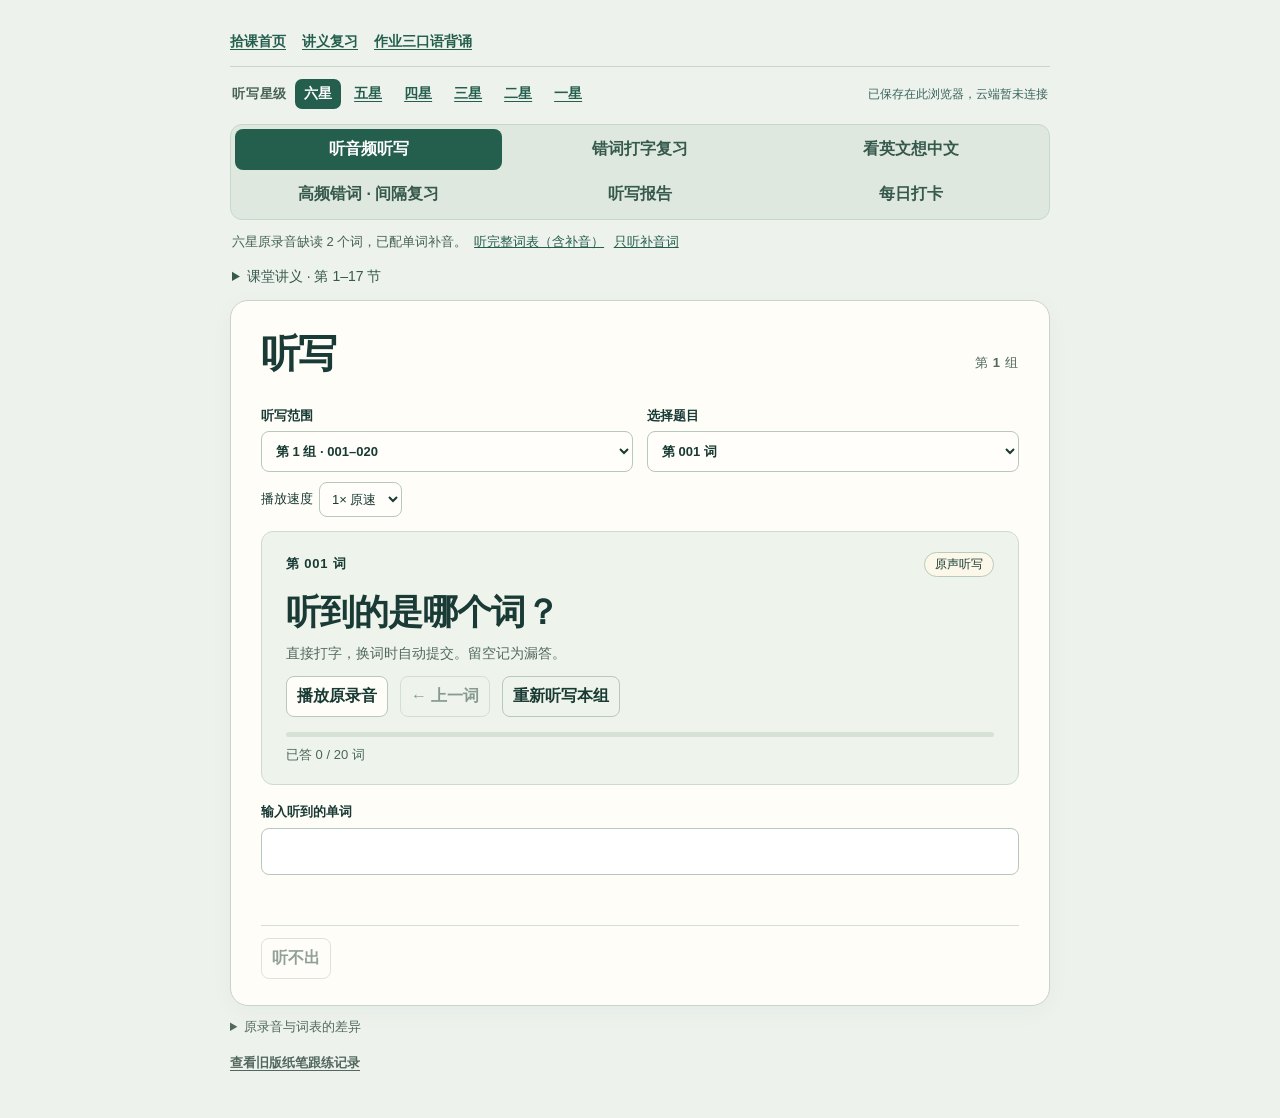
==== dictation.html @ 99d403c4 "Streamline typing controls across all six listening levels" ====
<!doctype html>
<html lang="zh-CN">
<head>
  <meta charset="utf-8">
  <meta name="viewport" content="width=device-width,initial-scale=1">
  <meta name="referrer" content="no-referrer">
  <meta name="theme-color" content="#f5f4ed">
  <meta name="shike-cloud-url" content="https://shike-dictation-journal.comelyshell2.chatgpt.site">
  <meta name="shike-cloud-key" content="">
  <title>星级听写 · 拾课</title>
  <link rel="icon" href="./shike-v1.svg">
  <link rel="stylesheet" href="./style.css" id="landing-style">
  <script type="module" src="./dictation-loader.js?v=85c7e1476446c997"></script>
</head>
<body>
  <header class="sitebar"><div class="sitebar-inner">
    <a class="sitebrand" href="./">拾课</a>
    <nav class="site-nav" aria-label="学习导航">
      <a href="./">学习首页</a><a href="./handouts.html">讲义</a><a href="./homework-3.html">口语</a><a href="./#checkin">打卡</a><a href="./#bbc">泛听</a><a href="./dictation.html" aria-current="page">听写</a>
    </nav>
  </div></header>
  <main class="study-hub">
    <h1 id="level-title">星级听写</h1>
    <p id="load-status" role="status" aria-live="polite">正在打开练习…</p>
    <button id="retry-dictation" hidden>重新加载</button>
    <noscript>请启用 JavaScript 以播放原音并保存练习。</noscript>
  </main>
</body>
</html>
---- style.css ----
:root{font-family:-apple-system,BlinkMacSystemFont,"PingFang SC","Microsoft YaHei",sans-serif;color:#203e36;background:#f5f4ed;font-synthesis:none}*{box-sizing:border-box}body{margin:0}main{max-width:780px;margin:auto;padding:26px 24px 50px}header{display:flex;justify-content:space-between;align-items:center;padding-bottom:24px;border-bottom:1px solid #d9e0d4}.brand{font-weight:750;letter-spacing:.04em}.private{font-size:12px;border:1px solid #c5d4c4;border-radius:30px;padding:5px 11px;color:#557365}.intro{padding:40px 0 26px}.eyebrow{font-size:11px;font-weight:700;letter-spacing:.11em;color:#6e8374;margin:0 0 9px}h1{font-size:40px;letter-spacing:-.045em;font-weight:750;margin:0 0 14px}h2{font-size:23px;font-weight:700;margin:0}p{line-height:1.75}.intro>p:last-child{font-size:15px;color:#6c786f;margin:0}.summary{display:grid;grid-template-columns:1fr 1fr 1fr;gap:15px;padding:22px 0 28px}.summary>div{border-left:2px solid #d5dfcc;padding-left:16px}.summary strong{font-size:29px;display:block;font-weight:600}.summary small{font-size:14px;color:#748071}.summary span{font-size:12px;color:#6e786c}nav{display:flex;gap:8px;padding:12px 0 20px}button,select{font:inherit;border:1px solid #d4ddd0;background:#fafbf7;color:#294a3d;border-radius:10px;padding:10px 14px;cursor:pointer;min-height:44px}select{flex:1;min-width:0;font-size:14px}button:disabled{opacity:.45;cursor:default}.day{background:#fff;border:1px solid #e2e7dc;border-radius:22px;padding:26px}.daytop{display:flex;align-items:center;justify-content:space-between;gap:10px}.count{font-size:14px;background:#edf3e8;border-radius:25px;padding:8px 14px;white-space:nowrap}.note{font-size:14px;color:#627461;border-left:3px solid #b8c9a8;padding-left:13px;margin:23px 0}.time{font-size:12px;color:#7b8579;margin-bottom:8px}.track{height:4px;background:#eef0e9;border-radius:5px;overflow:hidden}.track>div{height:100%;background:#658d58;transition:width .2s}ul{list-style:none;margin:12px 0 0;padding:0}li{border-bottom:1px solid #edf0e8}li:last-child{border-bottom:0}li label{display:flex;gap:15px;padding:19px 0;font-size:15px;line-height:1.8;cursor:pointer}input[type=checkbox]{width:23px;height:23px;flex:0 0 23px;accent-color:#32664d;margin:3px 0 0}li small{display:block;color:#87917f;font-size:12px;margin-top:7px}.done>span{color:#83917e}.done>span::first-line{text-decoration:line-through}.bbc{background:#e9efe3;border:1px solid #d4e0cc;border-radius:22px;padding:26px;margin-top:20px}.bbc-top{display:flex;gap:14px;align-items:center}.headphones{font-size:32px;color:#65804e}.bbc h2{font-size:22px}.bbc>p{font-size:14px;color:#596d51}.listen{display:inline-block;color:#fff;background:#365d42;text-decoration:none;padding:12px 18px;border-radius:12px;font-size:14px;font-weight:600}.bbc .hint{font-size:12px;color:#78876f}.listen-check{display:flex;gap:13px;align-items:center;border-top:1px solid #cddcc3;padding-top:18px;margin-top:19px;font-size:15px}.rest{color:#76816f;font-size:15px;margin-top:24px}footer{padding:24px 5px;font-size:12px;color:#7d8875}footer>p[role=status]{color:#3b6a48;font-weight:600;font-size:13px}.warning{color:#9d5628!important}.actions{display:flex;gap:10px;margin:14px 0}footer button{font-size:12px;padding:8px 14px}button:focus-visible,a:focus-visible,select:focus-visible,input:focus-visible{outline:3px solid #9cae72;outline-offset:3px}@media(max-width:520px){main{padding:20px 16px 32px}.intro{padding-top:30px}h1{font-size:32px}.day,.bbc{padding:20px}.summary{gap:8px}.summary>div{padding-left:11px}.summary strong{font-size:25px}nav{gap:5px}nav button{padding:9px 11px}select{padding:9px 7px;font-size:13px}h2{font-size:21px}.bbc h2{font-size:20px}li label{font-size:14px}.count{font-size:12px;padding:7px 10px}}

.podcast-player{display:block;border:0;border-radius:14px;max-width:100%;margin:16px 0;background:#fff}.listen{cursor:pointer}
@media(max-width:400px){main{padding-left:12px;padding-right:12px}.bbc{padding-left:12px;padding-right:12px}.podcast-player{width:calc(100% + 24px);max-width:none;margin-left:-12px;margin-right:-12px;border-radius:0}}

/* Apple's narrow embed displays a single landscape episode card. */
.bbc{container-type:inline-size}
@container (max-width:424px){.podcast-player{height:auto;aspect-ratio:16/9}}

.episode-label{display:block;font-size:14px;font-weight:650;margin:18px 0 6px}
#bbc-episode{width:100%;background:#fff}
.bbc-steps,.bbc-languages{display:grid;gap:4px}
.bbc-steps{grid-template-columns:repeat(3,minmax(0,1fr));margin:16px 0 6px}
.bbc-steps button,.bbc-languages button{padding:8px 3px;font-size:14px;line-height:1.35}
.bbc-steps button[aria-pressed=true]{background:#365d42;border-color:#365d42;color:white}
.bbc-languages{grid-template-columns:repeat(4,minmax(0,1fr));max-width:360px;margin-bottom:14px}
.bbc-languages button[aria-pressed=true]{background:#d4e4cf;border:2px solid #426747;font-weight:650}
#bbc-instruction{margin:12px 0}
.bbc-video,.bbc-episode-player{display:block;width:100%;border:0;border-radius:12px;margin:12px 0}
.bbc-video{aspect-ratio:16/9;min-height:200px;background:#17231d}
.bbc-episode-player{height:175px}
#player audio{display:block;width:100%;margin:12px 0}
.bbc-controls{display:flex;flex-wrap:wrap;align-items:center;gap:6px}
.bbc-controls button{font-size:14px}
.bbc-guide{background:#fafbf7;border:1px solid #d2ddcc;border-radius:12px;margin-top:16px;padding:16px}
.bbc-guide h3{font-size:17px;margin:0}
.bbc-guide h3 small{font-size:12px;font-weight:400;color:#536751;margin-left:5px}
.bbc-guide p{font-size:15px;line-height:1.6;margin:12px 0}
.bbc-guide span{display:block}
.bbc-guide span+span{margin-top:3px;color:#4d654c}
.bbc-reading{border-top:1px solid #cddcc3;margin-top:18px;padding-top:16px}
.bbc-reading h3{font-size:16px;margin:0 0 8px}
.bbc-reading a{color:#275b37;font-weight:600;text-underline-offset:3px}
.bbc-reading .hint{margin:6px 0 12px}
.bbc-reading summary{cursor:pointer;padding:10px 0;font-size:14px}
.bbc-reading label,.bbc-reading input{display:block;font-size:14px;max-width:100%;margin-bottom:6px}
#bbc-pdf-view iframe{width:100%;height:clamp(340px,60vh,640px);border:1px solid #c5d4bd;border-radius:8px}
.bbc-guide-line{padding:10px 12px;border-left:3px solid transparent;border-bottom:1px solid #e0e6da}
.bbc-guide-line[aria-current=true],.bbc-cue[aria-current=true]{border-left-color:#32664d;background:#e3eddf}
.bbc-page-jump{font-size:13px;font-weight:650;padding:4px 9px;margin:0 0 5px;font-variant-numeric:tabular-nums}
#bbc-timeline-info{color:#405a43;min-height:1.6em}
#bbc-cues-panel summary{padding:12px 0;cursor:pointer;font-size:14px}
#bbc-cues-label,#bbc-cues-file{display:block;font-size:14px;max-width:100%;margin-bottom:6px}
#bbc-cues-list{max-height:19rem;overflow-y:auto;overscroll-behavior:contain}
.bbc-cue{width:100%;display:grid;grid-template-columns:3.1em 1fr;align-items:baseline;gap:6px;text-align:left;border:0;border-left:3px solid transparent;border-radius:4px;padding:8px;margin:2px 0}
.bbc-cue-time{font-variant-numeric:tabular-nums;font-size:12px;color:#476743}
.bbc-cue .bbc-cue-text{color:#203e36;margin:0;white-space:pre-line;overflow-wrap:anywhere}
#bbc-follow-label{display:flex;align-items:center;gap:8px;min-height:44px}
#bbc-follow-label[hidden]{display:none}
@media(max-width:400px){
  .bbc-steps button{font-size:13px}
  .bbc-episode-player,.bbc-video{width:calc(100% + 24px);margin-left:-12px;border-radius:0}
}

[hidden]{display:none!important}
.account{max-width:780px;margin:0 auto;padding:24px}.account h1{font-size:26px}
.account form{display:flex;flex-wrap:wrap;gap:8px;align-items:center}
.account input,#backup-file{max-width:100%;padding:10px;font:inherit}
#day-details details,#import-panel{padding:14px 0}summary{cursor:pointer}
#day-details p{line-height:1.55}#import-panel input{display:block}

.practice-links{display:flex;align-items:center;flex-wrap:wrap;gap:8px 16px;margin-top:12px}
.practice-links a{color:#285e43;font-weight:600;text-underline-offset:3px}
.practice-links a:first-child{border-radius:9px;background:#365d42;color:white;padding:8px 14px;text-decoration:none}
#local-entry label{display:block;margin:12px 0 4px}
#local-entry input{min-width:0;width:100%}
#local-status:empty{display:none}
#connect-panel{margin:12px 0}
#connect-panel summary{font-weight:600;padding:8px 0;color:#335f46}

.recital{max-width:760px}
.recital a{color:#315f48;text-underline-offset:3px}
.recital .intro{padding-bottom:18px}
.recital .intro p{max-width:64ch}
.recite-modes{display:flex;flex-wrap:wrap;gap:8px}
.recital ol{list-style:none;counter-reset:question;margin:20px 0;padding:0}
.recital li{counter-increment:question;display:grid;grid-template-columns:2em 1fr;column-gap:10px;padding:22px 20px;margin-bottom:12px;background:#fff;border:1px solid #d9e0d4;border-radius:14px}
.recital li::before{content:counter(question, decimal-leading-zero);font:600 14px/1.8 system-ui;color:#607448}
.recital h2{font-size:21px;line-height:1.35}
.recital details{grid-column:2;min-width:0;margin-top:8px}
.recital summary{padding:8px 0;color:#386047;font-size:14px}
.recital details p[lang=en]{font-size:18px;line-height:1.65;margin:5px 0 10px}
.recital .cue{font-size:14px;color:#526450;margin:0}
.recital .hint[open]{padding:0 12px 10px;border-left:3px solid #92a581;background:#f3f6ef}
.recital .cue strong{display:inline-block;color:#294b3c;margin-bottom:4px}
.recital .starters{font-size:14px;color:#38523e;margin:8px 0 0}
@media(max-width:520px){.recital li{padding:16px 12px;column-gap:6px;grid-template-columns:1.6em 1fr}.recital h2{font-size:19px}.recital details p[lang=en]{font-size:17px}}

/* Shared study navigation */
.sitebar{position:sticky;top:0;z-index:5;display:block;padding:0;background:#f5f4ed;border-bottom:1px solid #d5dacd}
.sitebar-inner{max-width:860px;margin:auto;display:flex;align-items:center;justify-content:space-between;gap:18px;padding:0 24px}
.sitebrand{display:inline-flex;flex:none;align-items:center;gap:9px;color:#203f35;text-decoration:none;font-weight:750;font-size:19px}
.sitebrand::before{content:"";width:28px;height:28px;background:url("./shike-v1.svg") center/cover;border-radius:7px}
.site-nav{display:flex;align-items:center;gap:3px;margin:0;padding:6px 0}
.site-nav a{padding:10px 11px;color:#435d4c;text-decoration:none;font-size:14px;line-height:24px;border-radius:8px;white-space:nowrap}
.site-nav a[aria-current=page],.site-nav a:hover{background:#e1e8db;color:#1f442f}
#checkin,#bbc,#dictation-tools,#settings,#backup-tools{scroll-margin-top:75px}
.study-hub{max-width:860px;margin:auto;padding:34px 24px 20px}
.study-hub h1{font-size:clamp(30px,5vw,42px);margin-bottom:19px}
.study-entries{display:grid;grid-template-columns:1fr 1fr;gap:10px}
.study-entry{position:relative;display:grid;align-content:center;gap:5px;min-width:0;min-height:89px;padding:15px 35px 15px 20px;text-decoration:none;border:1px solid #cfd8c8;border-radius:14px;background:#fcfcf7;color:#294739}
.study-entry strong{font-size:20px}
.study-entry span{font-size:13px;color:#566b57}
.study-entry::after{content:"";position:absolute;right:18px;top:50%;width:7px;height:7px;border:solid currentColor;border-width:1.5px 1.5px 0 0;transform:translateY(-50%) rotate(45deg)}
.study-entry.featured{background:#254d3e;color:#fff8e7;border-color:#254d3e}
.study-entry.featured span{color:#dce8d8}
.study-entry:hover{border-color:#708768;background:#eff3e8}
.study-entry.featured:hover{background:#1c3e32}
#dictation-tools{margin-top:17px;border-top:1px solid #cfd8c8;padding:18px 0 4px}
#dictation-tools h2,#settings h2{font-size:19px}
#dictation-tools p,#local-explanation{font-size:14px;color:#536751;margin:8px 0}
#dictation-tools .practice-links{gap:5px 14px;margin-top:6px}
#dictation-tools .practice-links a{display:inline-flex;align-items:center;min-height:42px;font-size:14px}
.hub-secondary a,#local-explanation a,#backup-jump{color:#395c47;text-underline-offset:3px}
.material-download{margin:12px 0;padding:14px 16px;background:#eaf0e5;border:1px solid #cfdbc9;border-radius:12px}
.material-download-head{display:flex;align-items:center;justify-content:space-between;flex-wrap:wrap;gap:4px 12px}
.material-download h3{margin:0;font-size:16px}
.material-download button{font-size:14px;background:#fff}
#dictation-tools .material-download p{margin:6px 0 0}
#preload-progress{width:100%;height:8px;accent-color:#365d42;margin-top:8px}
.hub-secondary{display:flex;gap:18px;align-items:center;flex-wrap:wrap}
.hub-secondary a{padding:9px 0;font-size:14px}
.practice-heading{display:flex;align-items:center;justify-content:space-between;gap:8px}
.practice-heading label{display:flex;align-items:center;gap:8px;color:#45614d;font-size:14px}
.practice-heading select{background:#fff}
#study-link-status:empty{display:none}
#tasks li:has(.task-resource) label{padding-bottom:0}
.task-resource{display:inline-block;margin:0 0 6px 38px;padding:7px 0;color:#285e43;font-size:14px;text-underline-offset:3px}
#app,#account,#settings{max-width:860px}
#account{padding-top:4px;padding-bottom:6px}
#local-entry{padding:20px 22px;border:1px solid #d3daca;border-radius:16px;background:#fbfcf7}
#local-entry h2{font-size:22px}
#app{padding-top:8px;padding-bottom:6px}
.day-heading{padding:14px 0 18px}
#backup-tools h2{font-size:18px;color:#294739}
#backup-jump{display:inline-block;padding:10px 0;font-size:14px}
.sync-settings{padding-top:18px;padding-bottom:40px}
@media(max-width:600px){
  .sitebar-inner{gap:6px;padding:0 12px}
  .sitebrand{font-size:16px;gap:5px}
  .sitebrand::before{width:22px;height:22px}
  .site-nav{gap:0;padding:3px 0}
  .site-nav a{font-size:13px;padding:10px 6px}
  .study-hub,#account,#app,#settings{padding-left:16px;padding-right:16px}
  .study-hub{padding-top:22px;padding-bottom:13px}
  .study-entries{gap:8px}
  .study-entry{min-height:76px;padding:12px 18px 12px 12px}
  .study-entry strong{font-size:17px}
  .study-entry span{font-size:12px;line-height:1.5}
  .study-entry::after{right:10px;width:5px;height:5px}
  #checkin,#bbc,#dictation-tools,#settings,#backup-tools{scroll-margin-top:60px}
}
@media(max-width:375px){
  .sitebrand::before{display:none}
  .site-nav a{padding-left:5px;padding-right:5px}
}
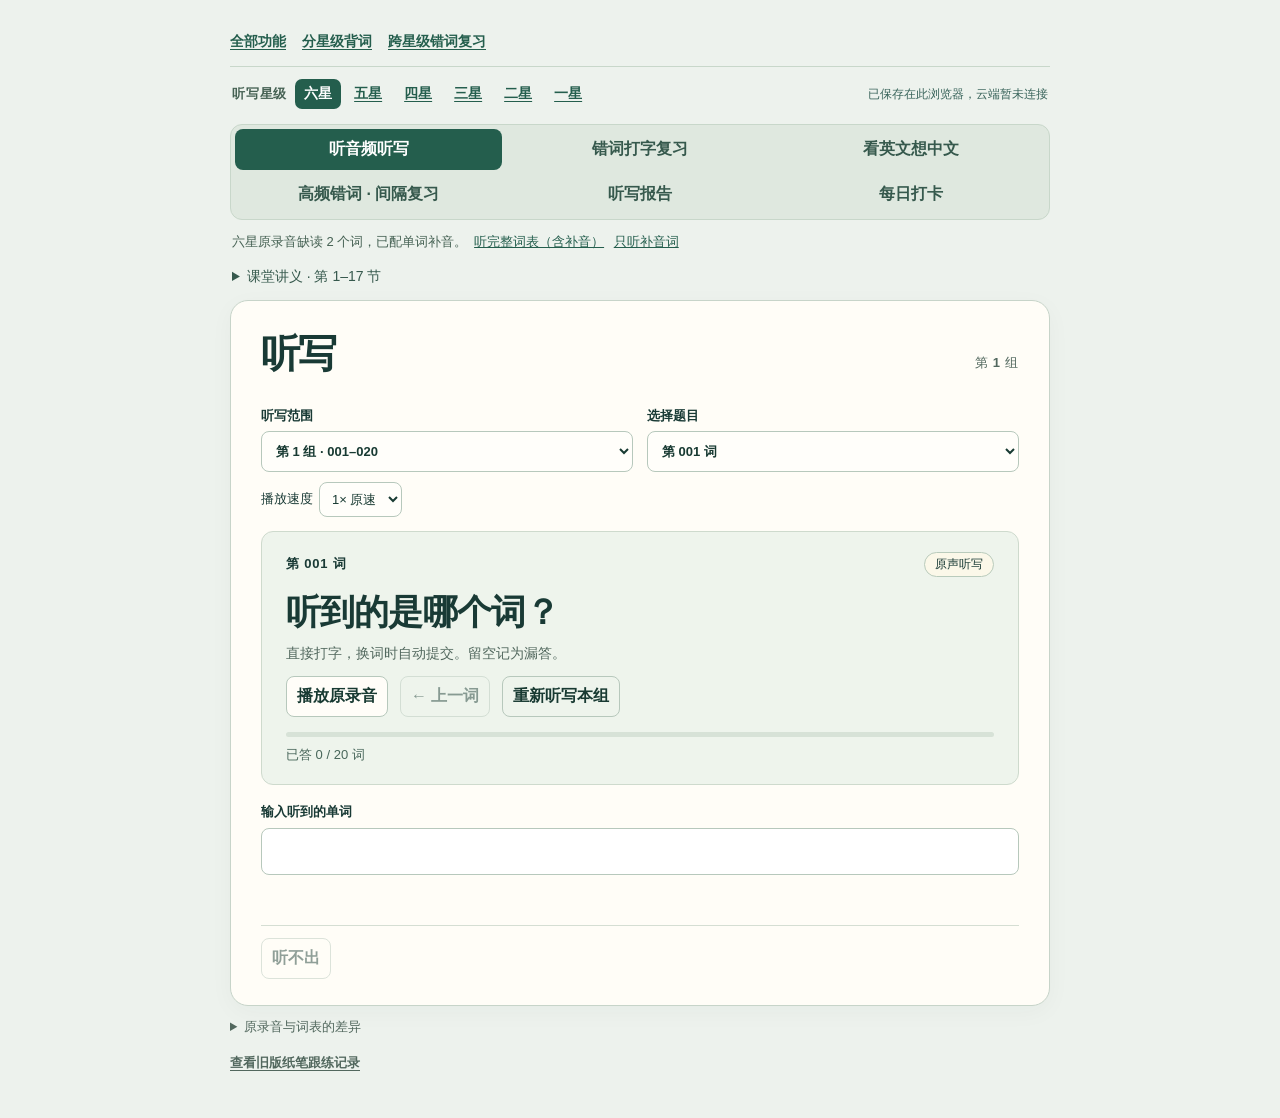
==== commit 667d4eb1: "Organize learning tools and provide a consistent way back from practice" ====
--- a/dictation.html
+++ b/dictation.html
@@ -10,13 +10,17 @@
   <title>星级听写 · 拾课</title>
   <link rel="icon" href="./shike-v1.svg">
   <link rel="stylesheet" href="./style.css" id="landing-style">
-  <script type="module" src="./dictation-loader.js?v=85c7e1476446c997"></script>
+  <script type="module" src="./dictation-loader.js?v=725c9a0fde43d7ca"></script>
+  <script type="module" src="./study-navigation.js"></script>
+  <script type="module" src="./focus-timer.js"></script>
 </head>
 <body>
   <header class="sitebar"><div class="sitebar-inner">
-    <a class="sitebrand" href="./">拾课</a>
+    <a class="sitebrand" data-home href="./">拾课</a>
     <nav class="site-nav" aria-label="学习导航">
-      <a href="./">学习首页</a><a href="./handouts.html">讲义</a><a href="./homework-3.html">口语</a><a href="./#checkin">打卡</a><a href="./#bbc">泛听</a><a href="./dictation.html" aria-current="page">听写</a>
+      <a data-study-tools href="./#study-tools">全部功能</a>
+      <a data-study-page id="dictation-vocabulary" href="./vocabulary.html?level=six">分星级背词</a>
+      <a data-study-page href="./mixed-review.html">跨星级错词复习</a>
     </nav>
   </div></header>
   <main class="study-hub">
--- a/style.css
+++ b/style.css
@@ -59,9 +59,6 @@
 #day-details details,#import-panel{padding:14px 0}summary{cursor:pointer}
 #day-details p{line-height:1.55}#import-panel input{display:block}
 
-.practice-links{display:flex;align-items:center;flex-wrap:wrap;gap:8px 16px;margin-top:12px}
-.practice-links a{color:#285e43;font-weight:600;text-underline-offset:3px}
-.practice-links a:first-child{border-radius:9px;background:#365d42;color:white;padding:8px 14px;text-decoration:none}
 #local-entry label{display:block;margin:12px 0 4px}
 #local-entry input{min-width:0;width:100%}
 #local-status:empty{display:none}
@@ -94,36 +91,61 @@
 .site-nav{display:flex;align-items:center;gap:3px;margin:0;padding:6px 0}
 .site-nav a{padding:10px 11px;color:#435d4c;text-decoration:none;font-size:14px;line-height:24px;border-radius:8px;white-space:nowrap}
 .site-nav a[aria-current=page],.site-nav a:hover{background:#e1e8db;color:#1f442f}
-#checkin,#bbc,#dictation-tools,#settings,#backup-tools{scroll-margin-top:75px}
+#checkin,#bbc,#study-tools,#dictation-tools,#speaking-tools,#course-tools,#study-settings,#material-links,#settings,#backup-tools{scroll-margin-top:75px}
 .study-hub{max-width:860px;margin:auto;padding:34px 24px 20px}
 .study-hub h1{font-size:clamp(30px,5vw,42px);margin-bottom:19px}
-.study-entries{display:grid;grid-template-columns:1fr 1fr;gap:10px}
-.study-entry{position:relative;display:grid;align-content:center;gap:5px;min-width:0;min-height:89px;padding:15px 35px 15px 20px;text-decoration:none;border:1px solid #cfd8c8;border-radius:14px;background:#fcfcf7;color:#294739}
-.study-entry strong{font-size:20px}
-.study-entry span{font-size:13px;color:#566b57}
-.study-entry::after{content:"";position:absolute;right:18px;top:50%;width:7px;height:7px;border:solid currentColor;border-width:1.5px 1.5px 0 0;transform:translateY(-50%) rotate(45deg)}
-.study-entry.featured{background:#254d3e;color:#fff8e7;border-color:#254d3e}
-.study-entry.featured span{color:#dce8d8}
-.study-entry:hover{border-color:#708768;background:#eff3e8}
-.study-entry.featured:hover{background:#1c3e32}
-#dictation-tools{margin-top:17px;border-top:1px solid #cfd8c8;padding:18px 0 4px}
-#dictation-tools h2,#settings h2{font-size:19px}
-#dictation-tools p,#local-explanation{font-size:14px;color:#536751;margin:8px 0}
-#dictation-tools .practice-links{gap:5px 14px;margin-top:6px}
-#dictation-tools .practice-links a{display:inline-flex;align-items:center;min-height:42px;font-size:14px}
-.hub-secondary a,#local-explanation a,#backup-jump{color:#395c47;text-underline-offset:3px}
-.material-download{margin:12px 0;padding:14px 16px;background:#eaf0e5;border:1px solid #cfdbc9;border-radius:12px}
-.material-download-head{display:flex;align-items:center;justify-content:space-between;flex-wrap:wrap;gap:4px 12px}
-.material-download h3{margin:0;font-size:16px}
+.study-directory{margin-top:28px}
+.study-directory>h2{font-size:26px;letter-spacing:-.03em}
+.category-shortcuts{display:flex;flex-wrap:wrap;gap:6px;padding:10px 0 14px}
+.category-shortcuts a{display:inline-flex;align-items:center;justify-content:center;min-height:42px;padding:7px 14px;border:1px solid #c9d3c4;border-radius:24px;background:#fafbf5;color:#345440;text-decoration:none;font-size:14px;font-weight:600}
+.category-shortcuts a:hover{border-color:#789577;background:#e9efe2}
+.tool-panel{min-width:0;margin:0 0 12px;padding:18px 20px;border:1px solid #d1daca;border-radius:15px;background:#fffefa}
+.tool-panel h3{margin:0;font-size:21px;letter-spacing:-.025em}
+.panel-heading{display:flex;align-items:center;justify-content:space-between;gap:8px;margin-bottom:14px}
+.level-picker{display:flex;align-items:center;gap:7px;color:#4e6555;font-size:14px}
+.level-picker select{flex:none;background:white}
+.listening-groups{display:grid;grid-template-columns:repeat(3,minmax(0,1fr));gap:14px 18px}
+.tool-group{min-width:0;border-top:1px solid #dbe3d6;padding-top:12px}
+.tool-group h4,.material-download h4{margin:0 0 6px;color:#536b54;font-size:14px}
+.tool-group a,.settings-records>a{display:flex;align-items:center;min-height:42px;padding:5px 4px;color:#345741;font-size:15px;line-height:1.45;text-decoration:none}
+.tool-group a.primary-tool{padding:8px 10px;border-radius:8px;background:#e5efde;color:#234b32;font-weight:700}
+.tool-group a:hover,.tool-list a:hover,.settings-records>a:hover{color:#1e512e;text-decoration:underline;text-underline-offset:4px}
+.tool-group a.primary-tool:hover{background:#d7e6ce}
+#study-link-status,#preload-status{font-size:14px;color:#536751;margin:8px 0}
+#study-link-status:empty{display:none}
+.course-panels,.settings-options{display:grid;grid-template-columns:repeat(2,minmax(0,1fr));gap:12px}
+.tool-list{margin-top:10px}
+.tool-list a{display:block;position:relative;min-height:44px;padding:12px 20px 12px 0;color:#31523d;text-decoration:none;font-size:15px;line-height:1.5}
+.tool-list a+a{border-top:1px solid #e2e8dc}
+.tool-list a::after{content:"";position:absolute;right:4px;top:50%;width:6px;height:6px;border:solid #70836f;border-width:1.5px 1.5px 0 0;transform:translateY(-50%) rotate(45deg)}
+.tool-list strong,.tool-list span{display:block}
+.tool-list span{margin-top:2px;color:#5d6e5e;font-size:13px}
+.settings-options{gap:16px 22px;margin-top:13px}
+.settings-records{min-width:0}
+.material-download{background:#edf2e7;border-radius:10px;padding:14px}
+.material-download h4{color:#304f3b;font-size:16px}
 .material-download button{font-size:14px;background:#fff}
-#dictation-tools .material-download p{margin:6px 0 0}
 #preload-progress{width:100%;height:8px;accent-color:#365d42;margin-top:8px}
-.hub-secondary{display:flex;gap:18px;align-items:center;flex-wrap:wrap}
-.hub-secondary a{padding:9px 0;font-size:14px}
-.practice-heading{display:flex;align-items:center;justify-content:space-between;gap:8px}
-.practice-heading label{display:flex;align-items:center;gap:8px;color:#45614d;font-size:14px}
-.practice-heading select{background:#fff}
-#study-link-status:empty{display:none}
+.evening-entry{display:flex;align-items:center;justify-content:space-between;gap:22px;padding:22px 24px;margin-bottom:14px;color:#fff8e7;background:#254d3e;border-radius:16px}
+.evening-entry h2{font-size:clamp(18px,2.5vw,23px);line-height:1.5;overflow-wrap:anywhere}
+.evening-entry p{margin:0;color:#dbe8db;font-size:14px}
+.evening-entry #focus-date{margin-bottom:5px}
+.evening-entry #focus-meta:not(:empty){margin-top:5px;font-variant-numeric:tabular-nums}
+.evening-actions{display:flex;flex-shrink:0;flex-direction:column;align-items:center;gap:6px}
+.evening-actions button{color:#244936;background:#f5f6e9;border:0;font-weight:700}
+.evening-actions a{display:inline-flex;align-items:center;min-height:40px;color:#fff8ed;font-size:14px;text-underline-offset:3px}
+#tasks button[data-focus-task]{margin:0 8px 10px 38px;padding:5px 12px;min-height:40px;color:#255441;border-color:#b4c9b4;font-size:14px}
+#tasks li:has([data-focus-task]) label{padding-bottom:5px}
+#tasks button[data-focus-task]+.task-resource{margin-left:0}
+.material-settings{margin:0;border-top:1px solid #dbe3d6;padding-top:6px}
+.material-settings summary{font-size:15px;color:#385b48;padding:10px 4px;min-height:44px}
+#material-links p,#links-status{font-size:13px;color:#526b5c}
+#material-links label{display:block;margin:8px 0;font-size:14px}
+#material-links input{font:inherit;display:block;box-sizing:border-box;margin-top:3px;padding:8px;width:100%;border:1px solid #b6c6b8;border-radius:7px}
+@media(max-width:600px){
+  .evening-entry{display:block;padding:16px}
+  .evening-actions{flex-direction:row;flex-wrap:wrap;gap:4px 16px;margin-top:10px}
+}
 #tasks li:has(.task-resource) label{padding-bottom:0}
 .task-resource{display:inline-block;margin:0 0 6px 38px;padding:7px 0;color:#285e43;font-size:14px;text-underline-offset:3px}
 #app,#account,#settings{max-width:860px}
@@ -143,14 +165,21 @@
   .site-nav a{font-size:13px;padding:10px 6px}
   .study-hub,#account,#app,#settings{padding-left:16px;padding-right:16px}
   .study-hub{padding-top:22px;padding-bottom:13px}
-  .study-entries{gap:8px}
-  .study-entry{min-height:76px;padding:12px 18px 12px 12px}
-  .study-entry strong{font-size:17px}
-  .study-entry span{font-size:12px;line-height:1.5}
-  .study-entry::after{right:10px;width:5px;height:5px}
-  #checkin,#bbc,#dictation-tools,#settings,#backup-tools{scroll-margin-top:60px}
+  .study-directory{margin-top:22px}
+  .study-directory>h2{font-size:23px}
+  .category-shortcuts{display:grid;grid-template-columns:repeat(4,minmax(0,1fr));gap:4px}
+  .category-shortcuts a{padding:5px 1px;font-size:13px}
+  .tool-panel{padding:15px 13px}
+  .tool-panel h3{font-size:19px}
+  .panel-heading{margin-bottom:10px}
+  .listening-groups{grid-template-columns:repeat(2,minmax(0,1fr));gap:12px}
+  .tool-group a{font-size:14px;min-height:44px}
+  .course-panels,.settings-options{grid-template-columns:minmax(0,1fr);gap:0}
+  .settings-records{margin-top:10px}
+  #checkin,#bbc,#study-tools,#dictation-tools,#speaking-tools,#course-tools,#study-settings,#material-links,#settings,#backup-tools{scroll-margin-top:60px}
 }
 @media(max-width:375px){
+  .category-shortcuts{grid-template-columns:repeat(2,minmax(0,1fr))}
   .sitebrand::before{display:none}
   .site-nav a{padding-left:5px;padding-right:5px}
 }
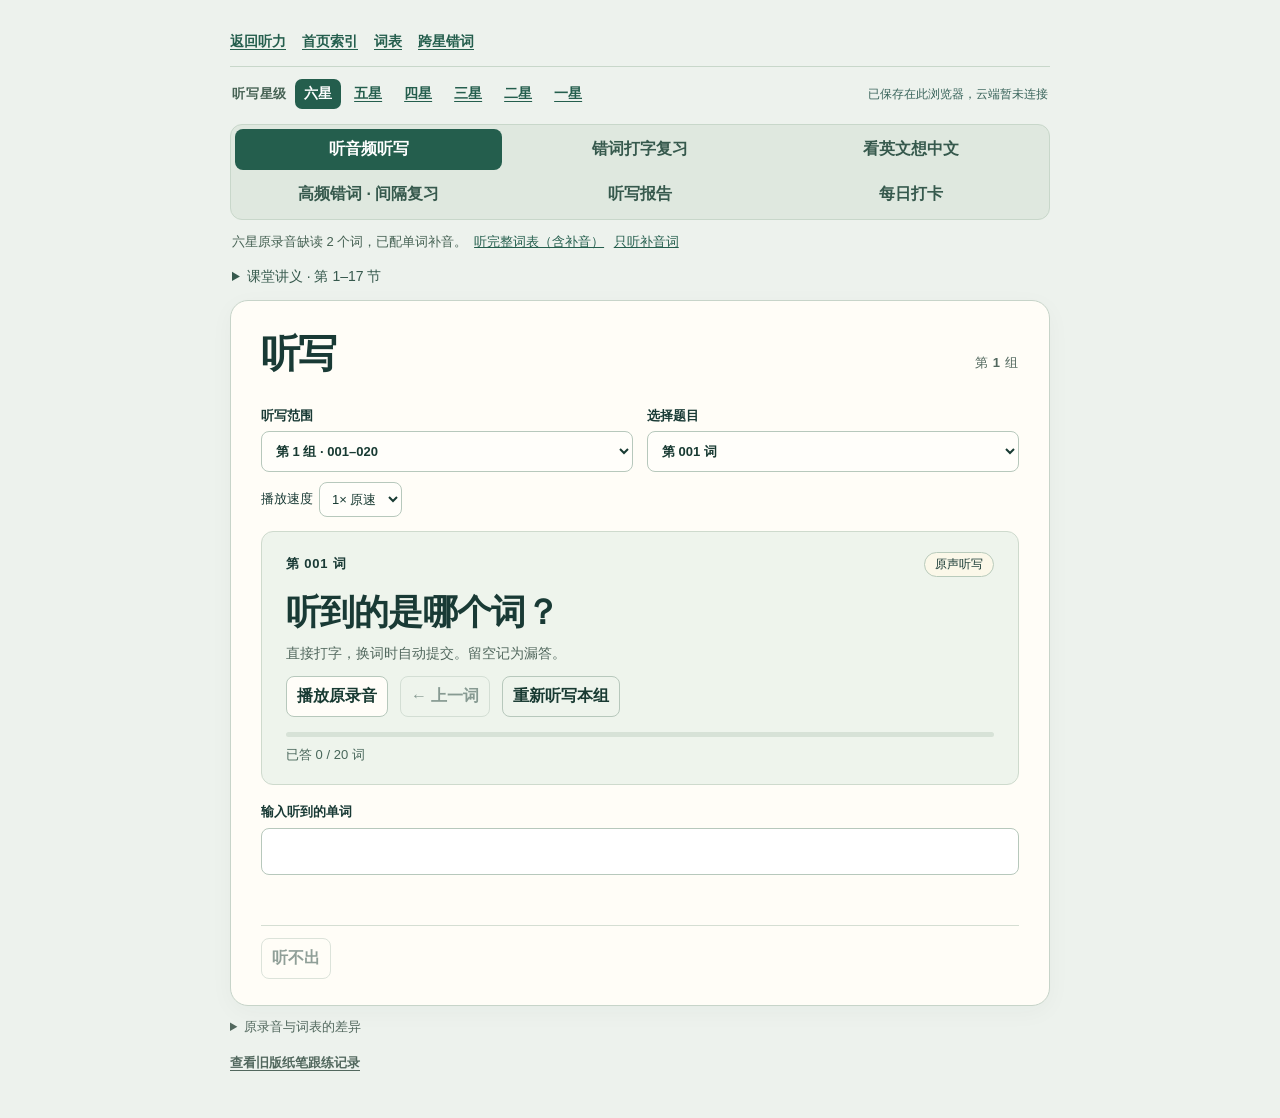
==== commit f77196e8: "Publish a compact study index with smooth, independent study sections" ====
--- a/dictation.html
+++ b/dictation.html
@@ -11,16 +11,17 @@
   <link rel="icon" href="./shike-v1.svg">
   <link rel="stylesheet" href="./style.css" id="landing-style">
   <script type="module" src="./dictation-loader.js?v=725c9a0fde43d7ca"></script>
-  <script type="module" src="./study-navigation.js"></script>
+  <script>(()=>{async function c(a){if(!a)return"guest";let r=await crypto.subtle.digest("SHA-256",new TextEncoder().encode(a));return"p-"+[...new Uint8Array(r).slice(0,16)].map(n=>n.toString(16).padStart(2,"0")).join("")}var d="ARk2a8Fn7pvuQmRJPLl6A4G9Yd4T05k7AdpzGo_BC8s";var s=new URL(location.href),l=s.searchParams.get("notebook")||s.searchParams.get("book"),o=new URLSearchParams(s.hash.slice(1)).get("journal");if(!o&&l)try{o=sessionStorage.getItem("shike.book."+l)}catch{}if(/^[A-Za-z0-9_-]{43}$/.test(o)&&o!==d){let n=function(e){let t=new URL(e.href);if(!(e.target==="_blank"||t.origin!==s.origin)){if(e.hasAttribute("data-study-section")){let u=e.dataset.studySection||(t.hash==="#"+a?t.searchParams.get("section"):t.hash.slice(1));u&&t.searchParams.set("section",u)}else e.hasAttribute("data-study-tools")&&t.searchParams.set("section","study-tools");t.hash=a,e.href=t.href}},h=function(e){let t=e.target.closest?.(r);t&&n(t)},i=function(){document.querySelectorAll(r).forEach(n),document.querySelector(".markdown-book, .recital, #books")&&c(o).then(e=>{sessionStorage.setItem("shike.book."+e,o);let t=new URL(location.href);t.searchParams.set("notebook",e),history.replaceState(history.state,"",t)}).catch(()=>{})},a=new URLSearchParams({journal:o}).toString(),r="a[data-home], a[data-study-page], a[data-study-tools], a[data-study-section]";for(let e of["pointerdown","click","contextmenu"])document.addEventListener(e,h,!0);document.readyState==="loading"?document.addEventListener("DOMContentLoaded",i,{once:!0}):i()}})();</script>
   <script type="module" src="./focus-timer.js"></script>
 </head>
 <body>
   <header class="sitebar"><div class="sitebar-inner">
     <a class="sitebrand" data-home href="./">拾课</a>
     <nav class="site-nav" aria-label="学习导航">
-      <a data-study-tools href="./#study-tools">全部功能</a>
-      <a data-study-page id="dictation-vocabulary" href="./vocabulary.html?level=six">分星级背词</a>
-      <a data-study-page href="./mixed-review.html">跨星级错词复习</a>
+      <a data-study-section="dictation-tools" href="./#dictation-tools">返回听力</a>
+      <a data-study-tools href="./#study-tools">首页索引</a>
+      <a data-study-page id="dictation-vocabulary" href="./vocabulary.html?level=six">词表</a>
+      <a data-study-page href="./mixed-review.html">跨星错词</a>
     </nav>
   </div></header>
   <main class="study-hub">
--- a/style.css
+++ b/style.css
@@ -91,41 +91,61 @@
 .site-nav{display:flex;align-items:center;gap:3px;margin:0;padding:6px 0}
 .site-nav a{padding:10px 11px;color:#435d4c;text-decoration:none;font-size:14px;line-height:24px;border-radius:8px;white-space:nowrap}
 .site-nav a[aria-current=page],.site-nav a:hover{background:#e1e8db;color:#1f442f}
-#checkin,#bbc,#study-tools,#dictation-tools,#speaking-tools,#course-tools,#study-settings,#material-links,#settings,#backup-tools{scroll-margin-top:75px}
-.study-hub{max-width:860px;margin:auto;padding:34px 24px 20px}
-.study-hub h1{font-size:clamp(30px,5vw,42px);margin-bottom:19px}
-.study-directory{margin-top:28px}
-.study-directory>h2{font-size:26px;letter-spacing:-.03em}
-.category-shortcuts{display:flex;flex-wrap:wrap;gap:6px;padding:10px 0 14px}
-.category-shortcuts a{display:inline-flex;align-items:center;justify-content:center;min-height:42px;padding:7px 14px;border:1px solid #c9d3c4;border-radius:24px;background:#fafbf5;color:#345440;text-decoration:none;font-size:14px;font-weight:600}
-.category-shortcuts a:hover{border-color:#789577;background:#e9efe2}
-.tool-panel{min-width:0;margin:0 0 12px;padding:18px 20px;border:1px solid #d1daca;border-radius:15px;background:#fffefa}
-.tool-panel h3{margin:0;font-size:21px;letter-spacing:-.025em}
-.panel-heading{display:flex;align-items:center;justify-content:space-between;gap:8px;margin-bottom:14px}
-.level-picker{display:flex;align-items:center;gap:7px;color:#4e6555;font-size:14px}
+#checkin,#bbc,#study-tools,.subject-page,#material-links,#backup-tools{scroll-margin-top:72px}
+.study-hub,.learning-shell{max-width:860px;margin:auto;padding:30px 24px 48px}
+.study-hub h1,.learning-shell h1{font-size:clamp(30px,5vw,40px);margin-bottom:20px}
+[data-hub-view]{display:none}
+html[data-hub="home"] [data-hub-view="home"],
+html[data-hub="listening"] [data-hub-view="listening"],
+html[data-hub="speaking"] [data-hub-view="speaking"],
+html[data-hub="handouts"] [data-hub-view="handouts"],
+html[data-hub="course"] [data-hub-view="course"],
+html[data-hub="settings"] [data-hub-view="settings"]{display:block}
+@media(prefers-reduced-motion:no-preference){
+  .hub-enter{animation:hub-enter 140ms ease-out}
+  @keyframes hub-enter{from{opacity:.75;transform:translateY(3px)}}
+}
+.study-directory{margin:23px 0}
+.study-directory>h2{font-size:18px}
+.category-shortcuts{display:grid;grid-template-columns:repeat(5,minmax(0,1fr));gap:6px;padding:10px 0 0}
+.category-shortcuts a,.back-to-index{display:flex;align-items:center;min-height:44px;color:#345440;text-decoration:none}
+.category-shortcuts a{justify-content:space-between;gap:4px;padding:10px 13px;border:1px solid #ccd6c8;border-radius:9px;background:#fffefa;font-weight:650;font-size:15px}
+.category-shortcuts a::after,.back-to-index::before,.tool-list a::after{content:"";width:6px;height:6px;flex:none;border:solid #758c78;border-width:1.5px 1.5px 0 0;transform:rotate(45deg)}
+.category-shortcuts a:hover,.tool-list a:hover{background:#eff4e9;color:#1f4e35}
+.back-to-index{gap:7px;width:fit-content;margin:0 0 5px;font-size:14px}
+.back-to-index::before{transform:rotate(-135deg)}
+.back-to-index:hover{text-decoration:underline;text-underline-offset:3px}
+.tool-panel,.tool-list,.settings-options,#backup-tools{background:#fffefa;border:1px solid #d1daca;border-radius:14px}
+.tool-panel,.settings-options,#backup-tools{padding:20px}
+.tool-panel h2,#backup-tools h2{font-size:20px;margin:0}
+.level-picker{display:flex;width:fit-content;align-items:center;gap:9px;margin:0 0 12px;color:#435e4b;font-size:15px}
 .level-picker select{flex:none;background:white}
-.listening-groups{display:grid;grid-template-columns:repeat(3,minmax(0,1fr));gap:14px 18px}
+.listening-groups{display:grid;grid-template-columns:repeat(3,minmax(0,1fr));gap:16px 18px}
 .tool-group{min-width:0;border-top:1px solid #dbe3d6;padding-top:12px}
-.tool-group h4,.material-download h4{margin:0 0 6px;color:#536b54;font-size:14px}
-.tool-group a,.settings-records>a{display:flex;align-items:center;min-height:42px;padding:5px 4px;color:#345741;font-size:15px;line-height:1.45;text-decoration:none}
+.tool-group h2{margin:0 0 6px;color:#536b54;font-size:15px}
+.tool-group a{display:flex;align-items:center;min-height:44px;padding:5px 4px;color:#345741;font-size:15px;line-height:1.45;text-decoration:none}
 .tool-group a.primary-tool{padding:8px 10px;border-radius:8px;background:#e5efde;color:#234b32;font-weight:700}
-.tool-group a:hover,.tool-list a:hover,.settings-records>a:hover{color:#1e512e;text-decoration:underline;text-underline-offset:4px}
+.tool-group a:hover{color:#1e512e;text-decoration:underline;text-underline-offset:4px}
 .tool-group a.primary-tool:hover{background:#d7e6ce}
 #study-link-status,#preload-status{font-size:14px;color:#536751;margin:8px 0}
 #study-link-status:empty{display:none}
-.course-panels,.settings-options{display:grid;grid-template-columns:repeat(2,minmax(0,1fr));gap:12px}
-.tool-list{margin-top:10px}
-.tool-list a{display:block;position:relative;min-height:44px;padding:12px 20px 12px 0;color:#31523d;text-decoration:none;font-size:15px;line-height:1.5}
+.tool-list{overflow:hidden}
+.tool-list a{display:block;position:relative;min-height:46px;padding:15px 38px 15px 18px;color:#31523d;text-decoration:none;font-size:16px;line-height:1.5}
+.tool-list a:focus-visible{outline-offset:-3px}
 .tool-list a+a{border-top:1px solid #e2e8dc}
-.tool-list a::after{content:"";position:absolute;right:4px;top:50%;width:6px;height:6px;border:solid #70836f;border-width:1.5px 1.5px 0 0;transform:translateY(-50%) rotate(45deg)}
+.tool-list a::after{position:absolute;right:17px;top:calc(50% - 3px)}
 .tool-list strong,.tool-list span{display:block}
-.tool-list span{margin-top:2px;color:#5d6e5e;font-size:13px}
-.settings-options{gap:16px 22px;margin-top:13px}
-.settings-records{min-width:0}
-.material-download{background:#edf2e7;border-radius:10px;padding:14px}
-.material-download h4{color:#304f3b;font-size:16px}
+.tool-list span,.handout-shelf p{margin:3px 0 0;color:#5d6e5e;font-size:14px}
+.handout-shelf,.settings-options{display:grid;grid-template-columns:repeat(2,minmax(0,1fr));gap:14px}
+.handout-shelf .tool-list{margin-top:15px;border:0;border-top:1px solid #dbe3d6;border-radius:0}
+.handout-shelf .tool-list a{padding-left:0}
+.handout-shelf .tool-list a::after{right:5px}
+.material-download h2{color:#304f3b;font-size:18px}
 .material-download button{font-size:14px;background:#fff}
 #preload-progress{width:100%;height:8px;accent-color:#365d42;margin-top:8px}
+#backup-tools{margin-top:14px;color:#405a47;font-size:14px}
+.progress-history{margin-top:10px;color:#526b5c;font-size:14px}
+.progress-history summary{padding:10px 0}
 .evening-entry{display:flex;align-items:center;justify-content:space-between;gap:22px;padding:22px 24px;margin-bottom:14px;color:#fff8e7;background:#254d3e;border-radius:16px}
 .evening-entry h2{font-size:clamp(18px,2.5vw,23px);line-height:1.5;overflow-wrap:anywhere}
 .evening-entry p{margin:0;color:#dbe8db;font-size:14px}
@@ -137,7 +157,7 @@
 #tasks button[data-focus-task]{margin:0 8px 10px 38px;padding:5px 12px;min-height:40px;color:#255441;border-color:#b4c9b4;font-size:14px}
 #tasks li:has([data-focus-task]) label{padding-bottom:5px}
 #tasks button[data-focus-task]+.task-resource{margin-left:0}
-.material-settings{margin:0;border-top:1px solid #dbe3d6;padding-top:6px}
+.material-settings{margin:0}
 .material-settings summary{font-size:15px;color:#385b48;padding:10px 4px;min-height:44px}
 #material-links p,#links-status{font-size:13px;color:#526b5c}
 #material-links label{display:block;margin:8px 0;font-size:14px}
@@ -149,11 +169,12 @@
 #tasks li:has(.task-resource) label{padding-bottom:0}
 .task-resource{display:inline-block;margin:0 0 6px 38px;padding:7px 0;color:#285e43;font-size:14px;text-underline-offset:3px}
 #app,#account,#settings{max-width:860px}
-#account{padding-top:4px;padding-bottom:6px}
+#account{padding:0}
 #local-entry{padding:20px 22px;border:1px solid #d3daca;border-radius:16px;background:#fbfcf7}
 #local-entry h2{font-size:22px}
-#app{padding-top:8px;padding-bottom:6px}
-.day-heading{padding:14px 0 18px}
+#app{padding:0}
+.day-heading{padding:14px 0 10px}
+#status{margin:6px 0 0;font-size:13px;color:#536751}
 #backup-tools h2{font-size:18px;color:#294739}
 #backup-jump{display:inline-block;padding:10px 0;font-size:14px}
 .sync-settings{padding-top:18px;padding-bottom:40px}
@@ -163,23 +184,20 @@
   .sitebrand::before{width:22px;height:22px}
   .site-nav{gap:0;padding:3px 0}
   .site-nav a{font-size:13px;padding:10px 6px}
-  .study-hub,#account,#app,#settings{padding-left:16px;padding-right:16px}
+  .study-hub,.learning-shell{padding-left:16px;padding-right:16px}
   .study-hub{padding-top:22px;padding-bottom:13px}
-  .study-directory{margin-top:22px}
-  .study-directory>h2{font-size:23px}
-  .category-shortcuts{display:grid;grid-template-columns:repeat(4,minmax(0,1fr));gap:4px}
-  .category-shortcuts a{padding:5px 1px;font-size:13px}
-  .tool-panel{padding:15px 13px}
-  .tool-panel h3{font-size:19px}
-  .panel-heading{margin-bottom:10px}
+  .learning-shell{padding-top:18px}
+  .study-directory{margin:18px 0}
+  .category-shortcuts{grid-template-columns:repeat(6,minmax(0,1fr));gap:5px}
+  .category-shortcuts a{grid-column:span 2;padding:9px 10px;font-size:14px}
+  .category-shortcuts a:nth-child(n+4){grid-column:span 3}
+  .tool-panel,.settings-options,#backup-tools{padding:16px}
   .listening-groups{grid-template-columns:repeat(2,minmax(0,1fr));gap:12px}
-  .tool-group a{font-size:14px;min-height:44px}
-  .course-panels,.settings-options{grid-template-columns:minmax(0,1fr);gap:0}
-  .settings-records{margin-top:10px}
-  #checkin,#bbc,#study-tools,#dictation-tools,#speaking-tools,#course-tools,#study-settings,#material-links,#settings,#backup-tools{scroll-margin-top:60px}
+  .tool-group a{font-size:14px}
+  .handout-shelf,.settings-options{grid-template-columns:1fr;gap:12px}
+  #checkin,#bbc,#study-tools,.subject-page,#material-links,#backup-tools{scroll-margin-top:60px}
 }
 @media(max-width:375px){
-  .category-shortcuts{grid-template-columns:repeat(2,minmax(0,1fr))}
   .sitebrand::before{display:none}
   .site-nav a{padding-left:5px;padding-right:5px}
 }
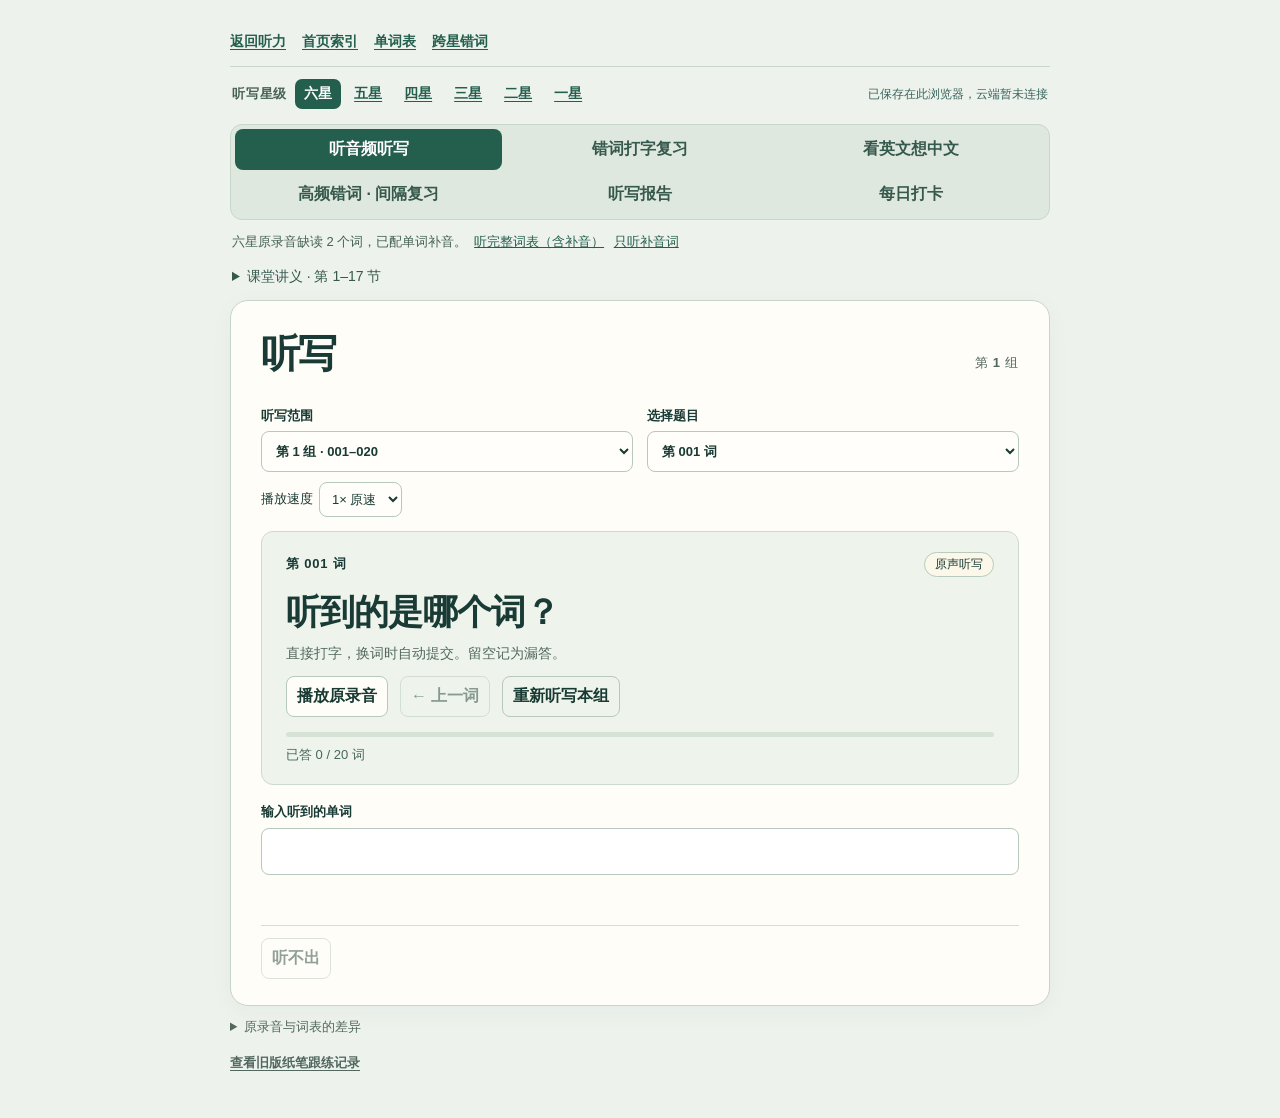
==== commit 4b291ac5: "Publish prominent listening word list and fix stale offline menus" ====
--- a/dictation.html
+++ b/dictation.html
@@ -20,7 +20,7 @@
     <nav class="site-nav" aria-label="学习导航">
       <a data-study-section="dictation-tools" href="./#dictation-tools">返回听力</a>
       <a data-study-tools href="./#study-tools">首页索引</a>
-      <a data-study-page id="dictation-vocabulary" href="./vocabulary.html?level=six">词表</a>
+      <a data-study-page id="dictation-vocabulary" href="./vocabulary.html?level=six">单词表</a>
       <a data-study-page href="./mixed-review.html">跨星错词</a>
     </nav>
   </div></header>
--- a/style.css
+++ b/style.css
@@ -112,13 +112,17 @@
 .category-shortcuts a{justify-content:space-between;gap:4px;padding:10px 13px;border:1px solid #ccd6c8;border-radius:9px;background:#fffefa;font-weight:650;font-size:15px}
 .category-shortcuts a::after,.back-to-index::before,.tool-list a::after{content:"";width:6px;height:6px;flex:none;border:solid #758c78;border-width:1.5px 1.5px 0 0;transform:rotate(45deg)}
 .category-shortcuts a:hover,.tool-list a:hover{background:#eff4e9;color:#1f4e35}
+.category-shortcuts small{display:block;color:#526b59;font-size:12px;font-weight:500;line-height:1.35}
 .back-to-index{gap:7px;width:fit-content;margin:0 0 5px;font-size:14px}
 .back-to-index::before{transform:rotate(-135deg)}
 .back-to-index:hover{text-decoration:underline;text-underline-offset:3px}
 .tool-panel,.tool-list,.settings-options,#backup-tools{background:#fffefa;border:1px solid #d1daca;border-radius:14px}
 .tool-panel,.settings-options,#backup-tools{padding:20px}
 .tool-panel h2,#backup-tools h2{font-size:20px;margin:0}
-.level-picker{display:flex;width:fit-content;align-items:center;gap:9px;margin:0 0 12px;color:#435e4b;font-size:15px}
+.listening-start{display:flex;align-items:center;flex-wrap:wrap;gap:10px 18px;margin-bottom:16px}
+.wordlist-entry{display:inline-flex;align-items:center;min-height:44px;padding:8px 15px;border-radius:8px;background:#254d3e;color:white;text-decoration:none;font-weight:700}
+.wordlist-entry:hover{text-decoration:underline;text-underline-offset:3px}
+.level-picker{display:flex;width:fit-content;align-items:center;gap:9px;margin:0;color:#435e4b;font-size:15px}
 .level-picker select{flex:none;background:white}
 .listening-groups{display:grid;grid-template-columns:repeat(3,minmax(0,1fr));gap:16px 18px}
 .tool-group{min-width:0;border-top:1px solid #dbe3d6;padding-top:12px}
